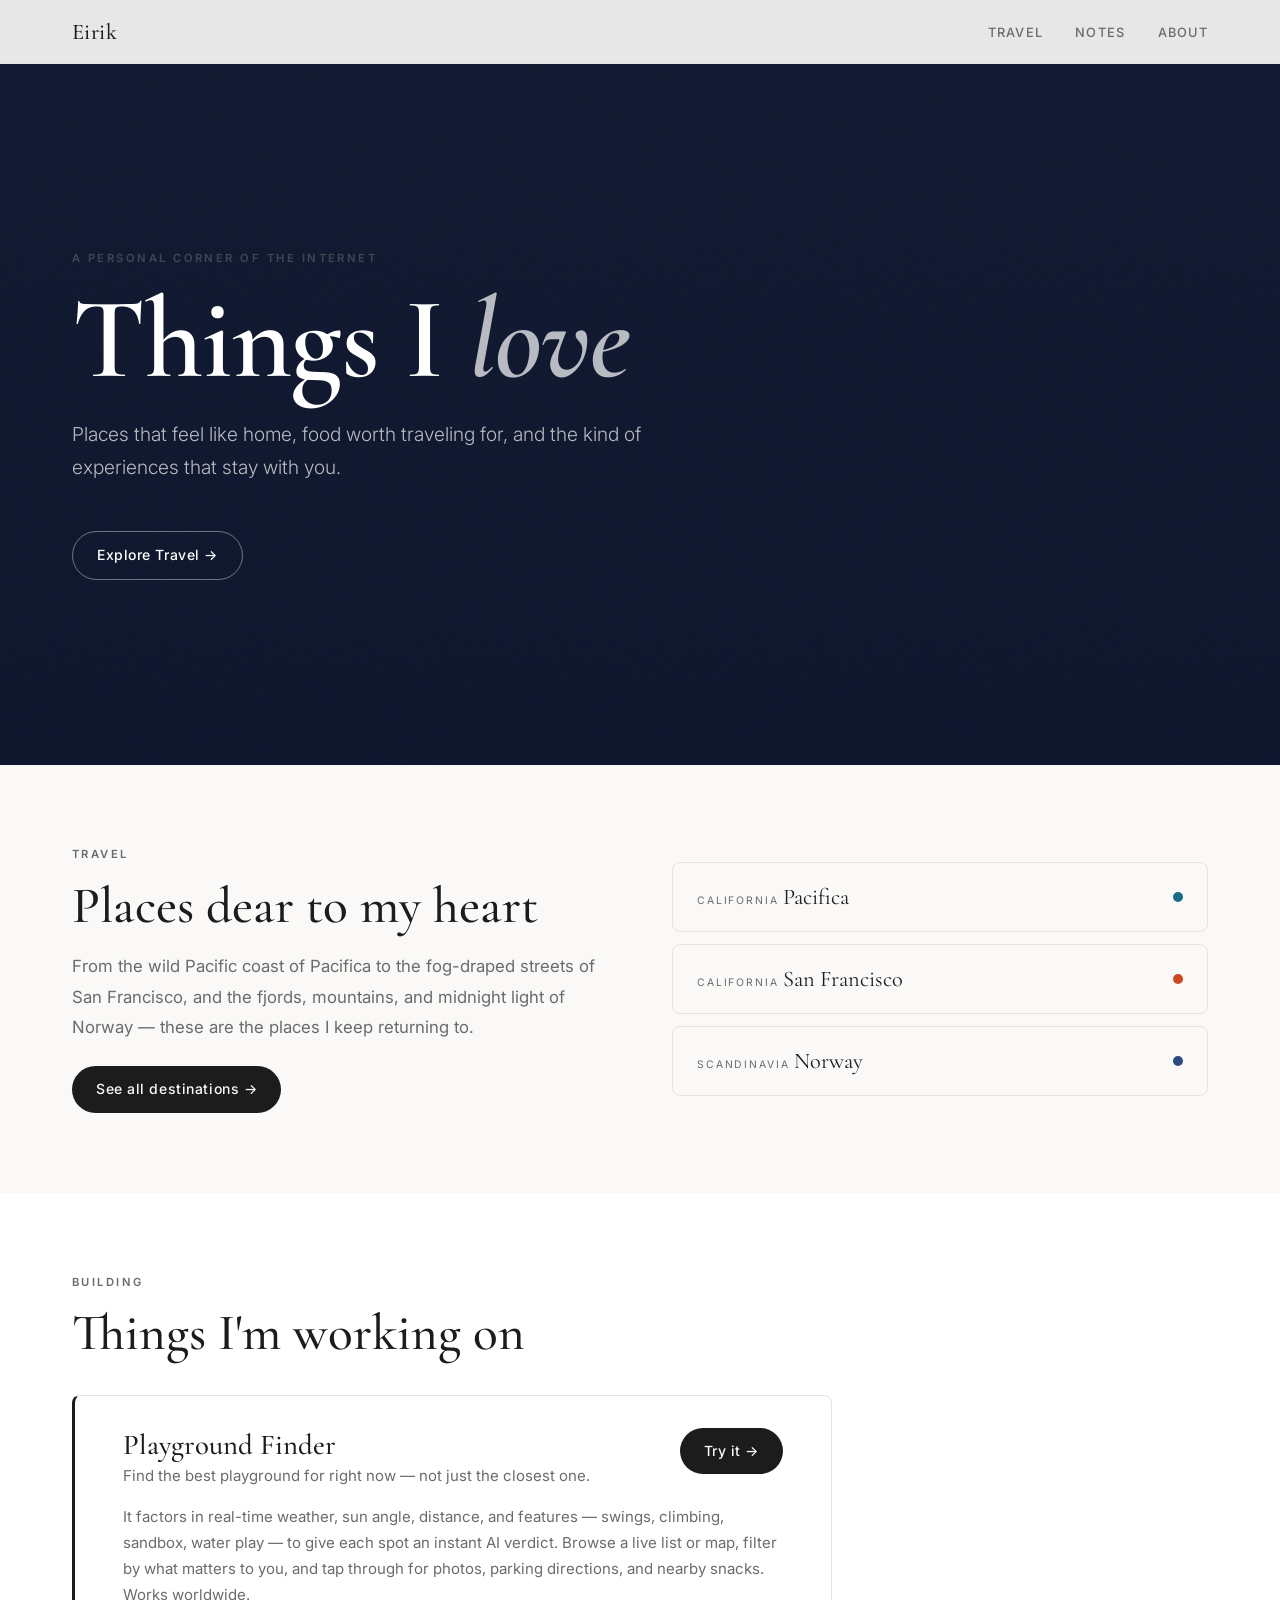
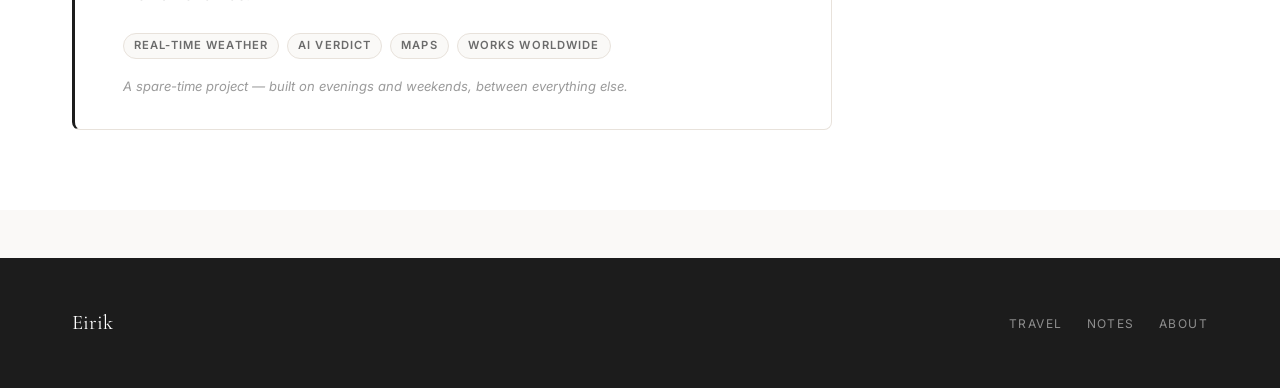
==== index.html @ 5cb318ac "Note that Playground Finder is a spare-time project A small italic line under the project card so it" ====
<!DOCTYPE html>
<html lang="en">
<head>
  <meta charset="UTF-8">
  <meta name="viewport" content="width=device-width, initial-scale=1.0">
  <title>Eirik</title>
  <link rel="preconnect" href="https://fonts.googleapis.com">
  <link rel="preconnect" href="https://fonts.gstatic.com" crossorigin>
  <link href="https://fonts.googleapis.com/css2?family=Cormorant+Garamond:ital,wght@0,400;0,500;0,600;1,400;1,500&family=Inter:wght@300;400;500;600&display=swap" rel="stylesheet">
  <link rel="stylesheet" href="css/style.css">
</head>
<body>

  <nav class="nav">
    <div class="nav__inner">
      <a href="index.html" class="nav__logo">Eirik</a>
      <ul class="nav__links">
        <li><a href="travel/index.html">Travel</a></li>
        <li><a href="notes.html">Notes</a></li>
        <li><a href="about.html">About</a></li>
      </ul>
    </div>
  </nav>

  <main>
    <section class="hero hero--home">
      <div class="hero__content">
        <p class="hero__eyebrow">A personal corner of the internet</p>
        <h1 class="hero__title">Things I <em>love</em></h1>
        <p class="hero__subtitle">
          Places that feel like home, food worth traveling for, and the kind of experiences that stay with you.
        </p>
        <a href="travel/index.html" class="btn btn--outline" style="color:white; border-color: rgba(255,255,255,0.4);">
          Explore Travel &rarr;
        </a>
      </div>
    </section>

    <section class="home-section">
      <div class="container">
        <div class="home-section__grid">
          <div>
            <p class="home-section__label">Travel</p>
            <h2 class="home-section__title">Places dear to my heart</h2>
            <p class="home-section__desc">
              From the wild Pacific coast of Pacifica to the fog-draped streets of San Francisco,
              and the fjords, mountains, and midnight light of Norway &mdash; these are the places I keep returning to.
            </p>
            <a href="travel/index.html" class="btn btn--primary">See all destinations &rarr;</a>
          </div>
          <div class="home-destinations-preview">
            <a href="travel/pacifica.html" class="dest-preview-card">
              <div class="dest-preview-card__info">
                <span class="dest-preview-card__region">California</span>
                <span class="dest-preview-card__name">Pacifica</span>
              </div>
              <span class="dest-preview-card__dot dot--pacifica"></span>
            </a>
            <a href="travel/san-francisco.html" class="dest-preview-card">
              <div class="dest-preview-card__info">
                <span class="dest-preview-card__region">California</span>
                <span class="dest-preview-card__name">San Francisco</span>
              </div>
              <span class="dest-preview-card__dot dot--sf"></span>
            </a>
            <a href="travel/norway.html" class="dest-preview-card">
              <div class="dest-preview-card__info">
                <span class="dest-preview-card__region">Scandinavia</span>
                <span class="dest-preview-card__name">Norway</span>
              </div>
              <span class="dest-preview-card__dot dot--norway"></span>
            </a>
          </div>
        </div>
      </div>
    </section>

    <section class="home-section home-section--alt">
      <div class="container">
        <p class="home-section__label">Building</p>
        <h2 class="home-section__title">Things I'm working on</h2>
        <div class="project-card">
          <div class="project-card__header">
            <div>
              <h3 class="project-card__name">Playground Finder</h3>
              <p class="project-card__tagline">Find the best playground for right now — not just the closest one.</p>
            </div>
            <a href="https://playground-finder.fly.dev/" target="_blank" rel="noopener noreferrer" class="btn btn--primary project-card__cta">Try it &rarr;</a>
          </div>
          <p class="project-card__desc">
            It factors in real-time weather, sun angle, distance, and features &mdash; swings, climbing, sandbox, water play &mdash;
            to give each spot an instant AI verdict. Browse a live list or map, filter by what matters to you, and tap through
            for photos, parking directions, and nearby snacks. Works worldwide.
          </p>
          <div class="project-card__tags">
            <span class="project-tag">Real-time weather</span>
            <span class="project-tag">AI verdict</span>
            <span class="project-tag">Maps</span>
            <span class="project-tag">Works worldwide</span>
          </div>
          <p class="project-card__note">A spare-time project &mdash; built on evenings and weekends, between everything else.</p>
        </div>
      </div>
    </section>
  </main>

  <footer class="footer">
    <div class="footer__inner">
      <span class="footer__logo">Eirik</span>
      <ul class="footer__links">
        <li><a href="travel/index.html">Travel</a></li>
        <li><a href="notes.html">Notes</a></li>
        <li><a href="about.html">About</a></li>
      </ul>
    </div>
  </footer>

</body>
</html>
---- css/style.css ----
@import url('https://fonts.googleapis.com/css2?family=Cormorant+Garamond:ital,wght@0,400;0,500;0,600;1,400;1,500&family=Inter:wght@300;400;500;600&display=swap');

/* ============================================
   CUSTOM PROPERTIES
   ============================================ */
:root {
  --color-bg: #faf9f7;
  --color-surface: #ffffff;
  --color-text: #1c1c1c;
  --color-text-muted: #6b6b6b;
  --color-text-light: #9a9a9a;
  --color-border: #e8e2db;

  --accent-pacifica: #1a6b8a;
  --accent-sf: #c94a1e;
  --accent-norway: #2c4a7c;

  --font-heading: 'Cormorant Garamond', Georgia, serif;
  --font-body: 'Inter', system-ui, sans-serif;

  --space-1: 0.25rem;
  --space-2: 0.5rem;
  --space-3: 0.75rem;
  --space-4: 1rem;
  --space-5: 1.5rem;
  --space-6: 2rem;
  --space-8: 3rem;
  --space-10: 4rem;
  --space-12: 5rem;
  --space-16: 7rem;

  --max-width: 1200px;
  --content-width: 800px;
  --nav-height: 64px;

  --shadow-sm: 0 1px 3px rgba(0,0,0,0.07), 0 1px 2px rgba(0,0,0,0.05);
  --shadow-md: 0 4px 16px rgba(0,0,0,0.08), 0 2px 6px rgba(0,0,0,0.04);

  --radius-sm: 4px;
  --radius-md: 8px;
  --radius-lg: 16px;
  --radius-full: 9999px;

  --transition: 0.2s ease;
}

/* ============================================
   RESET & BASE
   ============================================ */
*, *::before, *::after { box-sizing: border-box; margin: 0; padding: 0; }
html { font-size: 16px; scroll-behavior: smooth; scroll-padding-top: var(--nav-height); -webkit-font-smoothing: antialiased; }
body { font-family: var(--font-body); background-color: var(--color-bg); color: var(--color-text); line-height: 1.6; }
img { max-width: 100%; display: block; }
a { color: inherit; text-decoration: none; }

/* ============================================
   TYPOGRAPHY
   ============================================ */
h1, h2, h3, h4, h5 { font-family: var(--font-heading); line-height: 1.15; font-weight: 500; }
h1 { font-size: clamp(2.5rem, 6vw, 5rem); }
h2 { font-size: clamp(1.8rem, 4vw, 3rem); }
h3 { font-size: clamp(1.3rem, 3vw, 2rem); }
h4 { font-size: 1.25rem; font-weight: 500; }
p { font-size: 1rem; line-height: 1.75; color: var(--color-text-muted); }

/* ============================================
   LAYOUT
   ============================================ */
.container { max-width: var(--max-width); margin: 0 auto; padding: 0 var(--space-6); }
.container--narrow { max-width: var(--content-width); margin: 0 auto; padding: 0 var(--space-6); }

/* ============================================
   NAVIGATION
   ============================================ */
.nav {
  position: fixed;
  top: 0; left: 0; right: 0;
  z-index: 100;
  height: var(--nav-height);
  background: rgba(250, 249, 247, 0.92);
  backdrop-filter: blur(12px);
  -webkit-backdrop-filter: blur(12px);
  border-bottom: 1px solid var(--color-border);
}
.nav__inner {
  max-width: var(--max-width);
  margin: 0 auto;
  padding: 0 var(--space-6);
  height: 100%;
  display: flex;
  align-items: center;
  justify-content: space-between;
}
.nav__logo {
  font-family: var(--font-heading);
  font-size: 1.4rem;
  font-weight: 500;
  letter-spacing: 0.02em;
  transition: opacity var(--transition);
}
.nav__logo:hover { opacity: 0.6; }
.nav__links { display: flex; gap: var(--space-6); list-style: none; }
.nav__links a {
  font-size: 0.8rem;
  font-weight: 500;
  letter-spacing: 0.1em;
  text-transform: uppercase;
  color: var(--color-text-muted);
  transition: color var(--transition);
}
.nav__links a:hover,
.nav__links a.active { color: var(--color-text); }

/* ============================================
   HERO
   ============================================ */
.hero {
  min-height: 85vh;
  display: flex;
  align-items: center;
  position: relative;
  overflow: hidden;
  padding-top: var(--nav-height);
}
.hero::after {
  content: '';
  position: absolute;
  inset: 0;
  background-image: url("data:image/svg+xml,%3Csvg viewBox='0 0 256 256' xmlns='http://www.w3.org/2000/svg'%3E%3Cfilter id='noise'%3E%3CfeTurbulence type='fractalNoise' baseFrequency='0.9' numOctaves='4' stitchTiles='stitch'/%3E%3C/filter%3E%3Crect width='100%25' height='100%25' filter='url(%23noise)' opacity='0.035'/%3E%3C/svg%3E");
  opacity: 0.4;
  pointer-events: none;
  z-index: 1;
}
.hero__content { position: relative; z-index: 2; }

/* Hero photo backgrounds.
   Drop a JPG into /images with the matching name to replace the Unsplash placeholder.
   The local URL is listed first; if the file doesn't exist, the Unsplash fallback shows. */
.hero--home {
  background-color: #16213e;
  background-image:
    linear-gradient(to bottom, rgba(15,20,40,0.55) 0%, rgba(10,18,38,0.72) 100%),
    url('../images/home.jpg'),
    url('https://images.unsplash.com/photo-1476514525535-07fb3b4ae5f1?w=1600&q=80&fit=crop');
  background-size: cover;
  background-position: center 40%;
  color: white;
}
.hero--travel {
  background-color: #1a1a2e;
  background-image:
    linear-gradient(to bottom, rgba(20,20,46,0.6) 0%, rgba(15,15,36,0.75) 100%),
    url('../images/travel.jpg'),
    url('https://images.unsplash.com/photo-1488085061387-422e29b40080?w=1600&q=80&fit=crop');
  background-size: cover;
  background-position: center;
  color: white;
  min-height: 50vh;
}
.hero--pacifica {
  background-color: #0d3b52;
  background-image:
    linear-gradient(to bottom, rgba(8,40,60,0.45) 0%, rgba(13,59,82,0.6) 100%),
    url('../images/pacifica.jpg'),
    url('https://images.unsplash.com/photo-1507525428034-b723cf961d3e?w=1600&q=80&fit=crop');
  background-size: cover;
  background-position: center 60%;
  color: white;
}
.hero--sf {
  background-color: #3d1a0a;
  background-image:
    linear-gradient(to bottom, rgba(40,15,5,0.45) 0%, rgba(100,35,10,0.55) 100%),
    url('../images/san-francisco.jpg'),
    url('https://images.unsplash.com/photo-1449034446853-66c86144b0ad?w=1600&q=80&fit=crop');
  background-size: cover;
  background-position: center;
  color: white;
}
.hero--norway {
  background-color: #0a1628;
  background-image:
    linear-gradient(to bottom, rgba(8,18,38,0.4) 0%, rgba(20,40,80,0.55) 100%),
    url('../images/norway.jpg'),
    url('https://images.unsplash.com/photo-1506905925346-21bda4d32df4?w=1600&q=80&fit=crop');
  background-size: cover;
  background-position: center;
  color: white;
}
.hero--about {
  background-color: #0f1f36;
  background-image:
    linear-gradient(to bottom, rgba(10,18,34,0.5) 0%, rgba(15,30,54,0.65) 100%),
    url('../images/about.jpg'),
    url('https://images.unsplash.com/photo-1531366936337-7c912a4589a7?w=1600&q=80&fit=crop');
  background-size: cover;
  background-position: center 30%;
  color: white;
}
.hero--notes {
  background-color: #1a1d24;
  background-image:
    linear-gradient(to bottom, rgba(20,22,30,0.55) 0%, rgba(28,28,40,0.7) 100%),
    url('../images/notes.jpg'),
    linear-gradient(135deg, #1a1d24 0%, #2c3344 55%, #3a2c44 100%);
  background-size: cover;
  background-position: center;
  color: white;
  min-height: 50vh;
}

.hero__content {
  max-width: var(--max-width);
  margin: 0 auto;
  padding: var(--space-12) var(--space-6);
  width: 100%;
}
.hero__eyebrow {
  font-size: 0.7rem;
  font-weight: 600;
  letter-spacing: 0.22em;
  text-transform: uppercase;
  opacity: 0.55;
  margin-bottom: var(--space-4);
}
.hero__title {
  font-family: var(--font-heading);
  font-size: clamp(3.5rem, 9vw, 8rem);
  font-weight: 600;
  line-height: 0.95;
  margin-bottom: var(--space-5);
  max-width: 14ch;
  letter-spacing: -0.01em;
}
.hero__title em { font-style: italic; opacity: 0.7; }
.hero__subtitle {
  font-size: clamp(1rem, 2vw, 1.2rem);
  line-height: 1.7;
  opacity: 0.7;
  max-width: 48ch;
  font-weight: 300;
  color: white;
  margin-bottom: var(--space-8);
}
.hero__breadcrumb {
  font-size: 0.75rem;
  letter-spacing: 0.12em;
  text-transform: uppercase;
  opacity: 0.45;
  margin-bottom: var(--space-3);
}
.hero__breadcrumb a { opacity: 0.8; transition: opacity var(--transition); }
.hero__breadcrumb a:hover { opacity: 1; }
.hero__breadcrumb span { margin: 0 var(--space-2); }

/* ============================================
   DESTINATION CARDS (Travel Hub)
   ============================================ */
.destinations { padding: var(--space-12) 0; }
.destinations__grid {
  display: grid;
  grid-template-columns: repeat(3, 1fr);
  gap: var(--space-5);
}
.dest-card {
  border-radius: var(--radius-lg);
  overflow: hidden;
  aspect-ratio: 2/3;
  position: relative;
  cursor: pointer;
  display: block;
  transition: transform var(--transition), box-shadow var(--transition);
}
.dest-card:hover {
  transform: translateY(-4px);
  box-shadow: 0 20px 60px rgba(0,0,0,0.2);
}
.dest-card--pacifica { background: linear-gradient(160deg, #0d3b52, #2d8fa8); }
.dest-card--sf       { background: linear-gradient(160deg, #3d1a0a, #c94a1e); }
.dest-card--norway   { background: linear-gradient(160deg, #0a1628, #2c4a7c); }

.dest-card__overlay {
  position: absolute; inset: 0;
  background: rgba(0,0,0,0.25);
  transition: opacity var(--transition);
  opacity: 0.4;
}
.dest-card:hover .dest-card__overlay { opacity: 0.7; }
.dest-card:hover .dest-card__arrow { transform: translateX(5px); }

.dest-card__content {
  position: absolute; inset: 0;
  padding: var(--space-6);
  display: flex;
  flex-direction: column;
  justify-content: flex-end;
  color: white;
}
.dest-card__region {
  font-size: 0.65rem;
  font-weight: 600;
  letter-spacing: 0.22em;
  text-transform: uppercase;
  opacity: 0.6;
  margin-bottom: var(--space-2);
}
.dest-card__name {
  font-family: var(--font-heading);
  font-size: clamp(2rem, 3vw, 2.75rem);
  font-weight: 500;
  line-height: 1.1;
  margin-bottom: var(--space-3);
}
.dest-card__desc {
  font-size: 0.875rem;
  line-height: 1.55;
  opacity: 0.7;
  color: white;
  margin-bottom: var(--space-4);
}
.dest-card__arrow { font-size: 1.4rem; transition: transform var(--transition); }

/* ============================================
   CONTENT SECTIONS
   ============================================ */
.content-section { padding: var(--space-12) 0; }
.content-section + .content-section { border-top: 1px solid var(--color-border); }

.section-header {
  display: flex;
  align-items: baseline;
  gap: var(--space-5);
  margin-bottom: var(--space-8);
}
.section-header__number {
  font-family: var(--font-heading);
  font-size: 5rem;
  font-weight: 400;
  color: transparent;
  -webkit-text-stroke: 1px var(--color-border);
  line-height: 1;
  flex-shrink: 0;
  letter-spacing: -0.02em;
}
.section-header__text h2 { margin-bottom: var(--space-2); }
.section-header__text p { font-size: 0.95rem; }

.permalink {
  display: inline-block;
  margin-left: 0.4em;
  font-family: var(--font-body);
  font-size: 0.6em;
  font-weight: 400;
  color: var(--color-text-light);
  border-bottom: none;
  vertical-align: middle;
  opacity: 0;
  transition: opacity var(--transition), color var(--transition);
  position: relative;
}
.permalink:hover { color: var(--color-text-muted); }
h2:hover .permalink,
.permalink:focus-visible { opacity: 1; }
.permalink:focus-visible { outline: none; color: var(--color-text); }
.permalink--copied { opacity: 1; color: var(--color-text); }
.permalink--copied::after {
  content: "Link copied";
  position: absolute;
  left: 50%;
  top: -1.6em;
  transform: translateX(-50%);
  background: var(--color-text);
  color: var(--color-bg);
  font-size: 0.75rem;
  padding: 2px 8px;
  border-radius: var(--radius-sm);
  white-space: nowrap;
  pointer-events: none;
}
@media (hover: none) {
  .permalink { opacity: 0.5; }
}

/* ============================================
   PLACE CARDS
   ============================================ */
.places-grid {
  display: grid;
  grid-template-columns: repeat(auto-fill, minmax(280px, 1fr));
  gap: var(--space-4);
}
.place-card {
  background: var(--color-surface);
  border-radius: var(--radius-md);
  padding: var(--space-5);
  border: 1px solid var(--color-border);
  transition: box-shadow var(--transition), transform var(--transition);
}
.place-card:hover { box-shadow: var(--shadow-md); transform: translateY(-2px); }

.place-card { border-left: 3px solid transparent; }
.place-card:has(.tag--food)     { border-left-color: #b5591a; }
.place-card:has(.tag--coffee)   { border-left-color: #8b6039; }
.place-card:has(.tag--hike)     { border-left-color: #2e7d52; }
.place-card:has(.tag--activity) { border-left-color: #2a56c6; }
.place-card:has(.tag--bar)      { border-left-color: #7b2fa0; }
.place-card:has(.tag--museum)   { border-left-color: #c42929; }
.place-card:has(.tag--nature)   { border-left-color: #2e7d52; }
.place-card:has(.tag--fjord)    { border-left-color: #1a4a7c; }
.place-card:has(.tag--ski)      { border-left-color: #2953c4; }
.place-card:has(.tag--seafood)  { border-left-color: #1a6b78; }
.place-card:has(.tag--sight)    { border-left-color: #a0246b; }
.place-card:has(.tag--region)   { border-left-color: #4a7c1a; }

.place-card__tag {
  display: inline-block;
  font-size: 0.65rem;
  font-weight: 600;
  letter-spacing: 0.14em;
  text-transform: uppercase;
  padding: 3px 10px;
  border-radius: var(--radius-full);
  margin-bottom: var(--space-3);
  background: var(--tag-bg, #f0ece7);
  color: var(--tag-color, #6b6b6b);
}
.place-card__name {
  font-family: var(--font-heading);
  font-size: 1.4rem;
  font-weight: 500;
  margin-bottom: var(--space-2);
  color: var(--color-text);
}
.place-card__name a {
  color: inherit;
  text-decoration: none;
  border-bottom: 1px solid transparent;
  transition: border-color var(--transition);
}
.place-card__name a:hover {
  border-bottom-color: var(--color-text-muted);
}
.place-card__desc {
  font-size: 0.875rem;
  line-height: 1.7;
  color: var(--color-text-muted);
}

/* Tag color variants */
.tag--food     { --tag-bg: #fef3e8; --tag-color: #b5591a; }
.tag--coffee   { --tag-bg: #f5efe8; --tag-color: #8b6039; }
.tag--hike     { --tag-bg: #e8f4ee; --tag-color: #2e7d52; }
.tag--activity { --tag-bg: #e8f0fe; --tag-color: #2a56c6; }
.tag--bar      { --tag-bg: #f3e8fd; --tag-color: #7b2fa0; }
.tag--museum   { --tag-bg: #fde8e8; --tag-color: #c42929; }
.tag--nature   { --tag-bg: #e8f4ee; --tag-color: #2e7d52; }
.tag--tip      { --tag-bg: #fffbe8; --tag-color: #9b7d1a; }
.tag--fjord    { --tag-bg: #e8f0f8; --tag-color: #1a4a7c; }
.tag--ski      { --tag-bg: #eef4ff; --tag-color: #2953c4; }
.tag--seafood  { --tag-bg: #e8f6f8; --tag-color: #1a6b78; }
.tag--sight    { --tag-bg: #fde8f5; --tag-color: #a0246b; }
.tag--region   { --tag-bg: #f0f8e8; --tag-color: #4a7c1a; }

/* ============================================
   INTRO SECTION
   ============================================ */
.intro-section {
  padding: var(--space-12) 0;
  max-width: var(--content-width);
  margin: 0 auto;
}
.intro-section p { font-size: 1.15rem; line-height: 1.95; color: var(--color-text-muted); }
.intro-section p strong { color: var(--color-text); }
.intro-section p + p { margin-top: var(--space-4); }

/* ============================================
   PULL QUOTE
   ============================================ */
.pull-quote {
  margin: var(--space-10) 0;
  padding: var(--space-8) var(--space-10);
  position: relative;
}
.pull-quote::before {
  content: '\201C';
  font-family: var(--font-heading);
  font-size: 8rem;
  line-height: 0.7;
  color: var(--color-border);
  position: absolute;
  top: var(--space-5);
  left: var(--space-5);
}
.pull-quote p {
  font-family: var(--font-heading);
  font-size: clamp(1.5rem, 3vw, 2.2rem);
  font-style: italic;
  color: var(--color-text);
  line-height: 1.45;
  padding-left: var(--space-8);
}

/* ============================================
   TIPS LIST
   ============================================ */
.tips-list { list-style: none; display: flex; flex-direction: column; gap: var(--space-4); }
.tips-list li { display: flex; gap: var(--space-4); align-items: flex-start; }
.tips-list__icon { font-size: 1rem; flex-shrink: 0; margin-top: 3px; color: var(--color-text-muted); min-width: 1.25rem; }
.tips-list__text { font-size: 0.9375rem; line-height: 1.7; color: var(--color-text-muted); }
.tips-list__text strong { color: var(--color-text); font-weight: 600; }
.tips-list__text a { color: var(--color-text); border-bottom: 1px solid var(--color-border); transition: border-color var(--transition); }
.tips-list__text a:hover { border-bottom-color: var(--color-text); }
.tips-list__text code { font-family: ui-monospace, SFMono-Regular, Menlo, monospace; font-size: 0.85em; background: var(--color-surface); border: 1px solid var(--color-border); padding: 1px 6px; border-radius: var(--radius-sm); color: var(--color-text); }

/* ============================================
   NOTES
   ============================================ */
.note-tag {
  display: inline-block;
  font-size: 0.65rem;
  font-weight: 600;
  letter-spacing: 0.18em;
  text-transform: uppercase;
  padding: 4px 10px;
  border-radius: var(--radius-full);
  margin-bottom: var(--space-3);
  background: #f0ece7;
  color: #6b6b6b;
}
.note-tag--audio { background: #e8f0fe; color: #2a56c6; }
.note-tag--bike  { background: #e8f4ee; color: #2e7d52; }
.note-tag--ai    { background: #f3e8fd; color: #7b2fa0; }

.note-entry p { font-size: 1.05rem; line-height: 1.85; color: var(--color-text-muted); }
.note-entry p strong { color: var(--color-text); }
.note-entry p + p { margin-top: var(--space-4); }
.note-entry p a { color: var(--color-text); border-bottom: 1px solid var(--color-border); transition: border-color var(--transition); }
.note-entry p a:hover { border-bottom-color: var(--color-text); }
.note-entry h3 { font-size: 1.5rem; margin: var(--space-8) 0 var(--space-4); color: var(--color-text); }
.note-entry code { font-family: ui-monospace, SFMono-Regular, Menlo, monospace; font-size: 0.9em; background: var(--color-surface); border: 1px solid var(--color-border); padding: 1px 6px; border-radius: var(--radius-sm); color: var(--color-text); }

.note-figure { margin: 0 0 var(--space-8); }
.note-figure img {
  width: 100%;
  height: auto;
  aspect-ratio: 3 / 2;
  object-fit: cover;
  border-radius: var(--radius-md);
  box-shadow: var(--shadow-sm);
  background: var(--color-surface);
}
.note-figure figcaption {
  margin-top: var(--space-3);
  font-size: 0.85rem;
  color: var(--color-text-light);
  font-style: italic;
  text-align: center;
}
.note-figure figcaption a { color: var(--color-text-muted); border-bottom: 1px solid var(--color-border); transition: border-color var(--transition); }
.note-figure figcaption a:hover { border-bottom-color: var(--color-text-muted); }

/* ============================================
   HOMEPAGE
   ============================================ */
.home-section { padding: var(--space-12) 0; }
.home-section--alt { background: var(--color-surface); }
.home-section__grid { display: grid; grid-template-columns: 1fr 1fr; gap: var(--space-10); align-items: center; }
.home-section__label {
  font-size: 0.7rem;
  font-weight: 600;
  letter-spacing: 0.22em;
  text-transform: uppercase;
  color: var(--color-text-muted);
  margin-bottom: var(--space-3);
}
.home-section__title { font-family: var(--font-heading); font-size: clamp(2rem, 4vw, 3.5rem); margin-bottom: var(--space-4); }
.home-section__desc { font-size: 1.05rem; line-height: 1.8; margin-bottom: var(--space-5); }

.btn {
  display: inline-flex;
  align-items: center;
  gap: var(--space-2);
  padding: var(--space-3) var(--space-5);
  border-radius: var(--radius-full);
  font-size: 0.875rem;
  font-weight: 500;
  letter-spacing: 0.04em;
  transition: all var(--transition);
  cursor: pointer;
}
.btn--primary { background: var(--color-text); color: var(--color-bg); }
.btn--primary:hover { background: #333; transform: translateY(-1px); }
.btn--outline { border: 1px solid var(--color-border); color: var(--color-text); }
.btn--outline:hover { border-color: var(--color-text); background: var(--color-text); color: var(--color-bg); }

.home-destinations-preview { display: grid; grid-template-columns: 1fr; gap: var(--space-3); }
.dest-preview-card {
  background: var(--color-bg);
  border-radius: var(--radius-md);
  padding: var(--space-4) var(--space-5);
  display: flex;
  align-items: center;
  justify-content: space-between;
  border: 1px solid var(--color-border);
  transition: all var(--transition);
}
.dest-preview-card:hover { border-color: var(--color-text); box-shadow: var(--shadow-sm); }
.dest-preview-card__region { font-size: 0.65rem; letter-spacing: 0.18em; text-transform: uppercase; color: var(--color-text-muted); }
.dest-preview-card__name { font-family: var(--font-heading); font-size: 1.4rem; }
.dest-preview-card__dot { width: 10px; height: 10px; border-radius: 50%; }
.dot--pacifica { background: var(--accent-pacifica); }
.dot--sf       { background: var(--accent-sf); }
.dot--norway   { background: var(--accent-norway); }

/* ============================================
   FOOTER
   ============================================ */
.footer {
  background: var(--color-text);
  color: rgba(255,255,255,0.5);
  padding: var(--space-8) 0;
  margin-top: var(--space-8);
}
.footer__inner {
  max-width: var(--max-width);
  margin: 0 auto;
  padding: 0 var(--space-6);
  display: flex;
  align-items: center;
  justify-content: space-between;
}
.footer__logo { font-family: var(--font-heading); font-size: 1.3rem; color: white; }
.footer__links { display: flex; gap: var(--space-5); list-style: none; }
.footer__links a { font-size: 0.75rem; letter-spacing: 0.12em; text-transform: uppercase; transition: color var(--transition); }
.footer__links a:hover { color: white; }

/* ============================================
   PROJECT CARD
   ============================================ */
.project-card {
  background: var(--color-surface);
  border: 1px solid var(--color-border);
  border-left: 3px solid var(--color-text);
  border-radius: var(--radius-md);
  padding: var(--space-6) var(--space-8);
  margin-top: var(--space-6);
  max-width: 760px;
}
.project-card__header {
  display: flex;
  align-items: flex-start;
  justify-content: space-between;
  gap: var(--space-5);
  margin-bottom: var(--space-4);
}
.project-card__name {
  font-family: var(--font-heading);
  font-size: 1.8rem;
  font-weight: 500;
  color: var(--color-text);
  margin-bottom: var(--space-1);
}
.project-card__tagline {
  font-size: 0.9375rem;
  color: var(--color-text-muted);
  line-height: 1.5;
}
.project-card__desc {
  font-size: 0.9375rem;
  line-height: 1.75;
  color: var(--color-text-muted);
  margin-bottom: var(--space-5);
}
.project-card__cta { flex-shrink: 0; }
.project-card__tags {
  display: flex;
  flex-wrap: wrap;
  gap: var(--space-2);
}
.project-tag {
  font-size: 0.7rem;
  font-weight: 600;
  letter-spacing: 0.1em;
  text-transform: uppercase;
  padding: 3px 10px;
  border-radius: var(--radius-full);
  background: var(--color-bg);
  border: 1px solid var(--color-border);
  color: var(--color-text-muted);
}
.project-card__note {
  font-size: 0.8125rem;
  font-style: italic;
  color: var(--color-text-light);
  margin-top: var(--space-4);
}
@media (max-width: 640px) {
  .project-card__header { flex-direction: column; }
  .project-card { padding: var(--space-5); }
}

/* ============================================
   STAT GRID (for about page facts)
   ============================================ */
.stat-grid {
  display: grid;
  grid-template-columns: repeat(3, 1fr);
  gap: var(--space-5);
  margin: var(--space-10) 0;
}
.stat-card {
  background: var(--color-surface);
  border: 1px solid var(--color-border);
  border-radius: var(--radius-md);
  padding: var(--space-5) var(--space-6);
  text-align: center;
}
.stat-card__value {
  font-family: var(--font-heading);
  font-size: clamp(2rem, 4vw, 3rem);
  font-weight: 500;
  color: var(--color-text);
  display: block;
  line-height: 1;
  margin-bottom: var(--space-2);
}
.stat-card__label {
  font-size: 0.75rem;
  font-weight: 500;
  letter-spacing: 0.12em;
  text-transform: uppercase;
  color: var(--color-text-muted);
}
@media (max-width: 640px) {
  .stat-grid { grid-template-columns: 1fr; }
}

/* ============================================
   RESPONSIVE
   ============================================ */
@media (max-width: 900px) {
  .destinations__grid { grid-template-columns: 1fr; }
  .dest-card { aspect-ratio: 16/9; }
  .home-section__grid { grid-template-columns: 1fr; gap: var(--space-6); }
}
@media (max-width: 640px) {
  .pull-quote { padding: var(--space-6) var(--space-5); }
  .pull-quote::before { font-size: 5rem; }
  .pull-quote p { padding-left: var(--space-5); }
  .footer__inner { flex-direction: column; gap: var(--space-4); text-align: center; }
  .section-header { flex-direction: column; gap: var(--space-2); }
  .section-header__number { font-size: 2.5rem; }
  .places-grid { grid-template-columns: 1fr; }
}
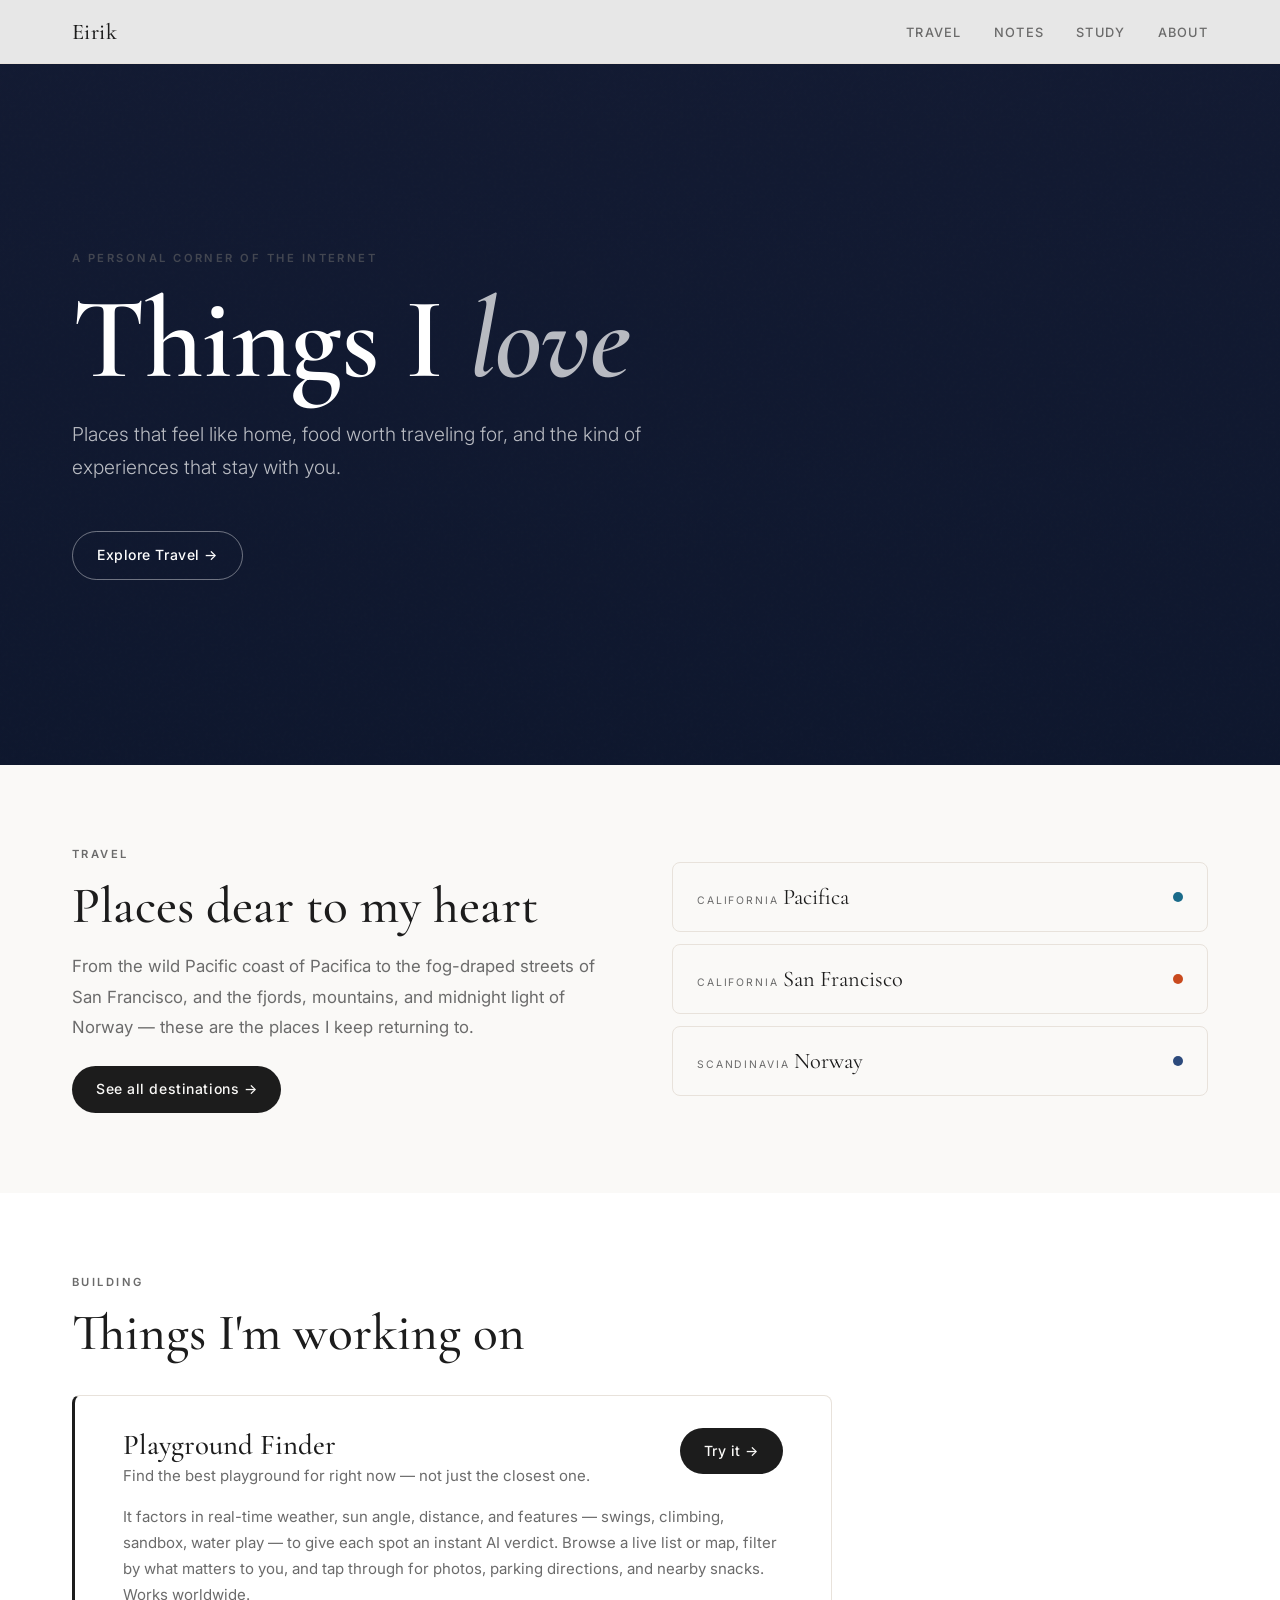
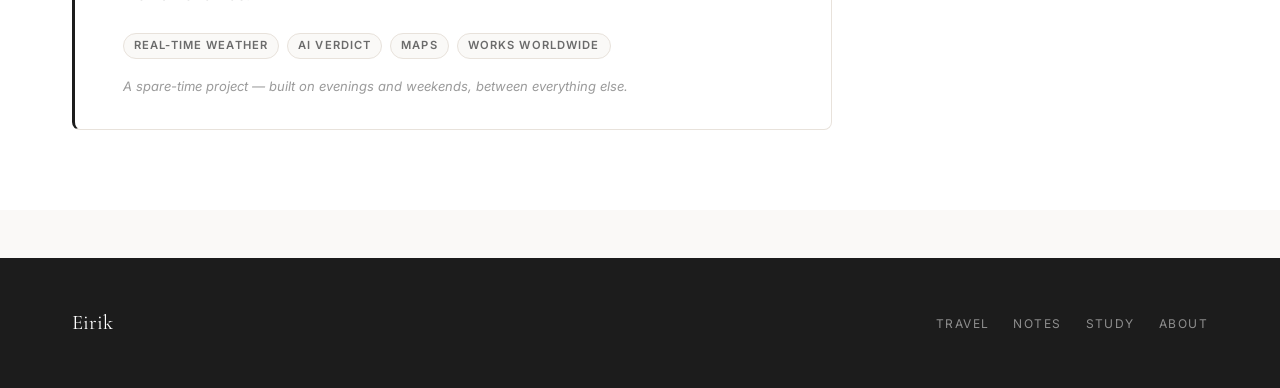
==== commit bae53e81: "Add SRE & PE study guide page New /study.html with six sections (Foundations, Production Systems, Ob" ====
--- a/index.html
+++ b/index.html
@@ -17,6 +17,7 @@
       <ul class="nav__links">
         <li><a href="travel/index.html">Travel</a></li>
         <li><a href="notes.html">Notes</a></li>
+        <li><a href="study.html">Study</a></li>
         <li><a href="about.html">About</a></li>
       </ul>
     </div>
@@ -110,6 +111,7 @@
       <ul class="footer__links">
         <li><a href="travel/index.html">Travel</a></li>
         <li><a href="notes.html">Notes</a></li>
+        <li><a href="study.html">Study</a></li>
         <li><a href="about.html">About</a></li>
       </ul>
     </div>
--- a/css/style.css
+++ b/css/style.css
@@ -203,6 +203,17 @@
     linear-gradient(to bottom, rgba(20,22,30,0.55) 0%, rgba(28,28,40,0.7) 100%),
     url('../images/notes.jpg'),
     linear-gradient(135deg, #1a1d24 0%, #2c3344 55%, #3a2c44 100%);
+  background-size: cover;
+  background-position: center;
+  color: white;
+  min-height: 50vh;
+}
+.hero--study {
+  background-color: #0e1320;
+  background-image:
+    linear-gradient(to bottom, rgba(14,19,32,0.55) 0%, rgba(20,28,46,0.72) 100%),
+    url('../images/study.jpg'),
+    linear-gradient(135deg, #0e1320 0%, #1c2640 55%, #243056 100%);
   background-size: cover;
   background-position: center;
   color: white;
@@ -527,9 +538,14 @@
   background: #f0ece7;
   color: #6b6b6b;
 }
-.note-tag--audio { background: #e8f0fe; color: #2a56c6; }
-.note-tag--bike  { background: #e8f4ee; color: #2e7d52; }
-.note-tag--ai    { background: #f3e8fd; color: #7b2fa0; }
+.note-tag--audio        { background: #e8f0fe; color: #2a56c6; }
+.note-tag--bike         { background: #e8f4ee; color: #2e7d52; }
+.note-tag--ai           { background: #f3e8fd; color: #7b2fa0; }
+.note-tag--foundations  { background: #eef0f3; color: #3a4150; }
+.note-tag--systems      { background: #fdf0e2; color: #a85a1c; }
+.note-tag--observability{ background: #e3f3f0; color: #1d6b66; }
+.note-tag--platform     { background: #e7ecfb; color: #2e3f8a; }
+.note-tag--career       { background: #fce8ec; color: #a02050; }
 
 .note-entry p { font-size: 1.05rem; line-height: 1.85; color: var(--color-text-muted); }
 .note-entry p strong { color: var(--color-text); }
@@ -558,6 +574,44 @@
 }
 .note-figure figcaption a { color: var(--color-text-muted); border-bottom: 1px solid var(--color-border); transition: border-color var(--transition); }
 .note-figure figcaption a:hover { border-bottom-color: var(--color-text-muted); }
+
+/* ============================================
+   STUDY TOC
+   ============================================ */
+.study-toc {
+  margin: var(--space-8) 0 var(--space-4);
+  padding: var(--space-6);
+  border: 1px solid var(--color-border);
+  border-radius: var(--radius-md);
+  background: var(--color-surface);
+}
+.study-toc ol {
+  list-style: none;
+  display: grid;
+  grid-template-columns: 1fr 1fr;
+  gap: var(--space-3) var(--space-6);
+}
+.study-toc a {
+  display: flex;
+  align-items: baseline;
+  gap: var(--space-3);
+  font-size: 0.95rem;
+  color: var(--color-text-muted);
+  padding: var(--space-2) 0;
+  border-bottom: 1px solid transparent;
+  transition: color var(--transition), border-color var(--transition);
+}
+.study-toc a:hover { color: var(--color-text); border-bottom-color: var(--color-border); }
+.study-toc a span {
+  font-family: var(--font-heading);
+  font-size: 0.9rem;
+  font-weight: 500;
+  color: var(--color-text-light);
+  min-width: 1.6em;
+}
+@media (max-width: 640px) {
+  .study-toc ol { grid-template-columns: 1fr; gap: var(--space-2); }
+}
 
 /* ============================================
    HOMEPAGE
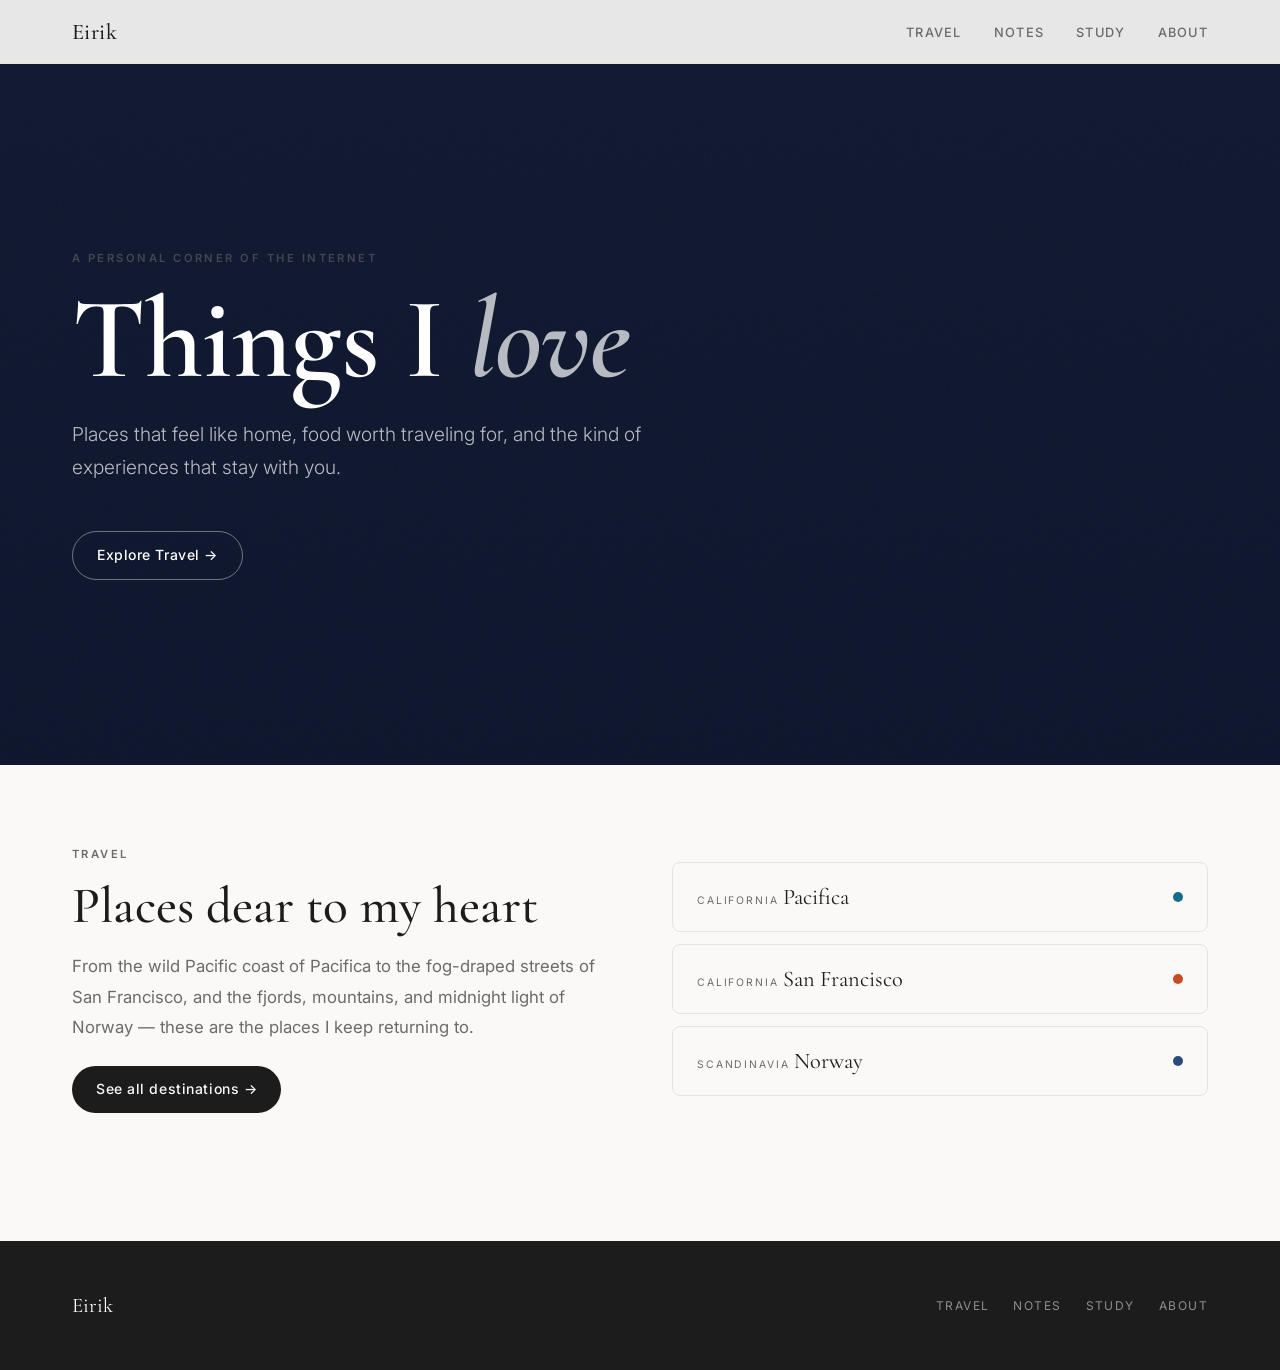
==== commit a4ae0388: "Move "what I'm working on" to about; reframe Pacifica as home Two changes to about.html and one supp" ====
--- a/index.html
+++ b/index.html
@@ -8,6 +8,13 @@
   <link rel="preconnect" href="https://fonts.gstatic.com" crossorigin>
   <link href="https://fonts.googleapis.com/css2?family=Cormorant+Garamond:ital,wght@0,400;0,500;0,600;1,400;1,500&family=Inter:wght@300;400;500;600&display=swap" rel="stylesheet">
   <link rel="stylesheet" href="css/style.css">
+  <link rel="icon" href="/favicon.ico" sizes="any">
+  <link rel="icon" type="image/svg+xml" href="/favicon.svg">
+  <link rel="icon" type="image/png" sizes="32x32" href="/favicon-32x32.png">
+  <link rel="icon" type="image/png" sizes="16x16" href="/favicon-16x16.png">
+  <link rel="apple-touch-icon" href="/apple-touch-icon.png">
+  <link rel="manifest" href="/site.webmanifest">
+  <meta name="theme-color" content="#1c1c1c">
 </head>
 <body>
 
@@ -76,33 +83,6 @@
       </div>
     </section>
 
-    <section class="home-section home-section--alt">
-      <div class="container">
-        <p class="home-section__label">Building</p>
-        <h2 class="home-section__title">Things I'm working on</h2>
-        <div class="project-card">
-          <div class="project-card__header">
-            <div>
-              <h3 class="project-card__name">Playground Finder</h3>
-              <p class="project-card__tagline">Find the best playground for right now — not just the closest one.</p>
-            </div>
-            <a href="https://playground-finder.fly.dev/" target="_blank" rel="noopener noreferrer" class="btn btn--primary project-card__cta">Try it &rarr;</a>
-          </div>
-          <p class="project-card__desc">
-            It factors in real-time weather, sun angle, distance, and features &mdash; swings, climbing, sandbox, water play &mdash;
-            to give each spot an instant AI verdict. Browse a live list or map, filter by what matters to you, and tap through
-            for photos, parking directions, and nearby snacks. Works worldwide.
-          </p>
-          <div class="project-card__tags">
-            <span class="project-tag">Real-time weather</span>
-            <span class="project-tag">AI verdict</span>
-            <span class="project-tag">Maps</span>
-            <span class="project-tag">Works worldwide</span>
-          </div>
-          <p class="project-card__note">A spare-time project &mdash; built on evenings and weekends, between everything else.</p>
-        </div>
-      </div>
-    </section>
   </main>
 
   <footer class="footer">
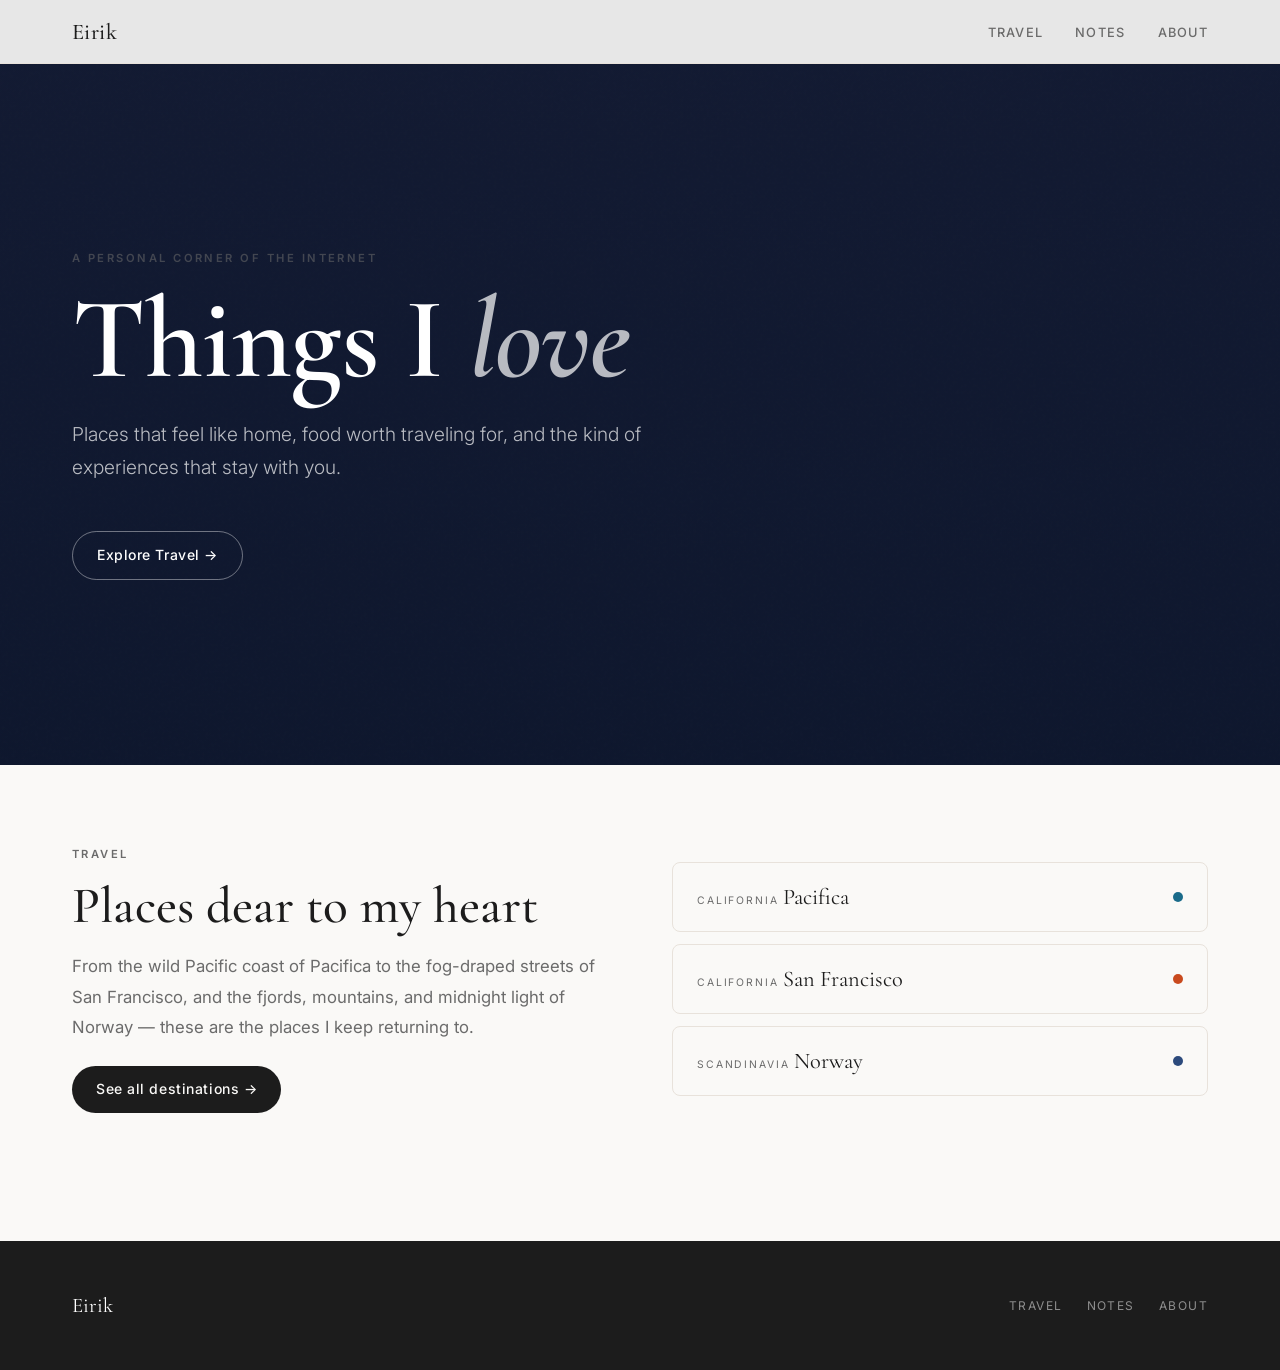
==== commit a77e8e65: "Hide Study page from nav until entries are vetted Removes the Study links from nav and footer across" ====
--- a/index.html
+++ b/index.html
@@ -24,7 +24,6 @@
       <ul class="nav__links">
         <li><a href="travel/index.html">Travel</a></li>
         <li><a href="notes.html">Notes</a></li>
-        <li><a href="study.html">Study</a></li>
         <li><a href="about.html">About</a></li>
       </ul>
     </div>
@@ -91,7 +90,6 @@
       <ul class="footer__links">
         <li><a href="travel/index.html">Travel</a></li>
         <li><a href="notes.html">Notes</a></li>
-        <li><a href="study.html">Study</a></li>
         <li><a href="about.html">About</a></li>
       </ul>
     </div>
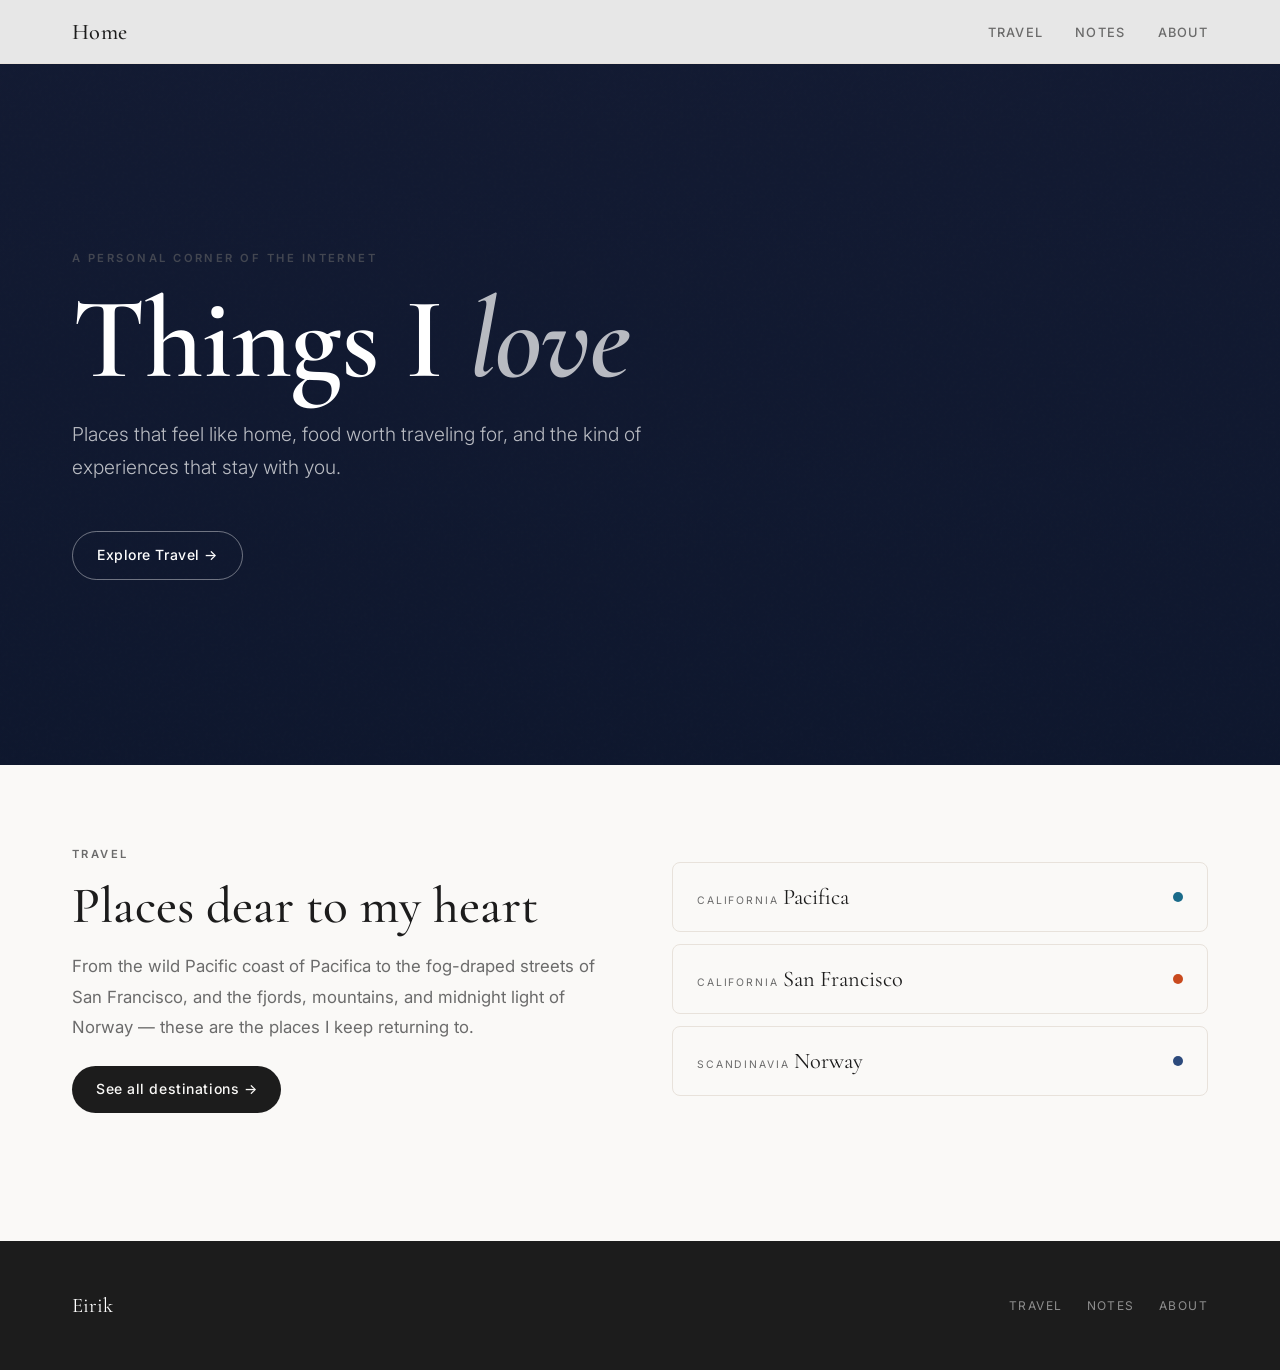
==== commit 202fe400: "Rename nav logo from "Eirik" to "Home" Applied to the 5 pages I can touch without racing the backgro" ====
--- a/index.html
+++ b/index.html
@@ -15,12 +15,14 @@
   <link rel="apple-touch-icon" href="/apple-touch-icon.png">
   <link rel="manifest" href="/site.webmanifest">
   <meta name="theme-color" content="#1c1c1c">
+  <script data-goatcounter="https://sfviking.goatcounter.com/count"
+          async src="//gc.zgo.at/count.js"></script>
 </head>
 <body>
 
   <nav class="nav">
     <div class="nav__inner">
-      <a href="index.html" class="nav__logo">Eirik</a>
+      <a href="index.html" class="nav__logo">Home</a>
       <ul class="nav__links">
         <li><a href="travel/index.html">Travel</a></li>
         <li><a href="notes.html">Notes</a></li>
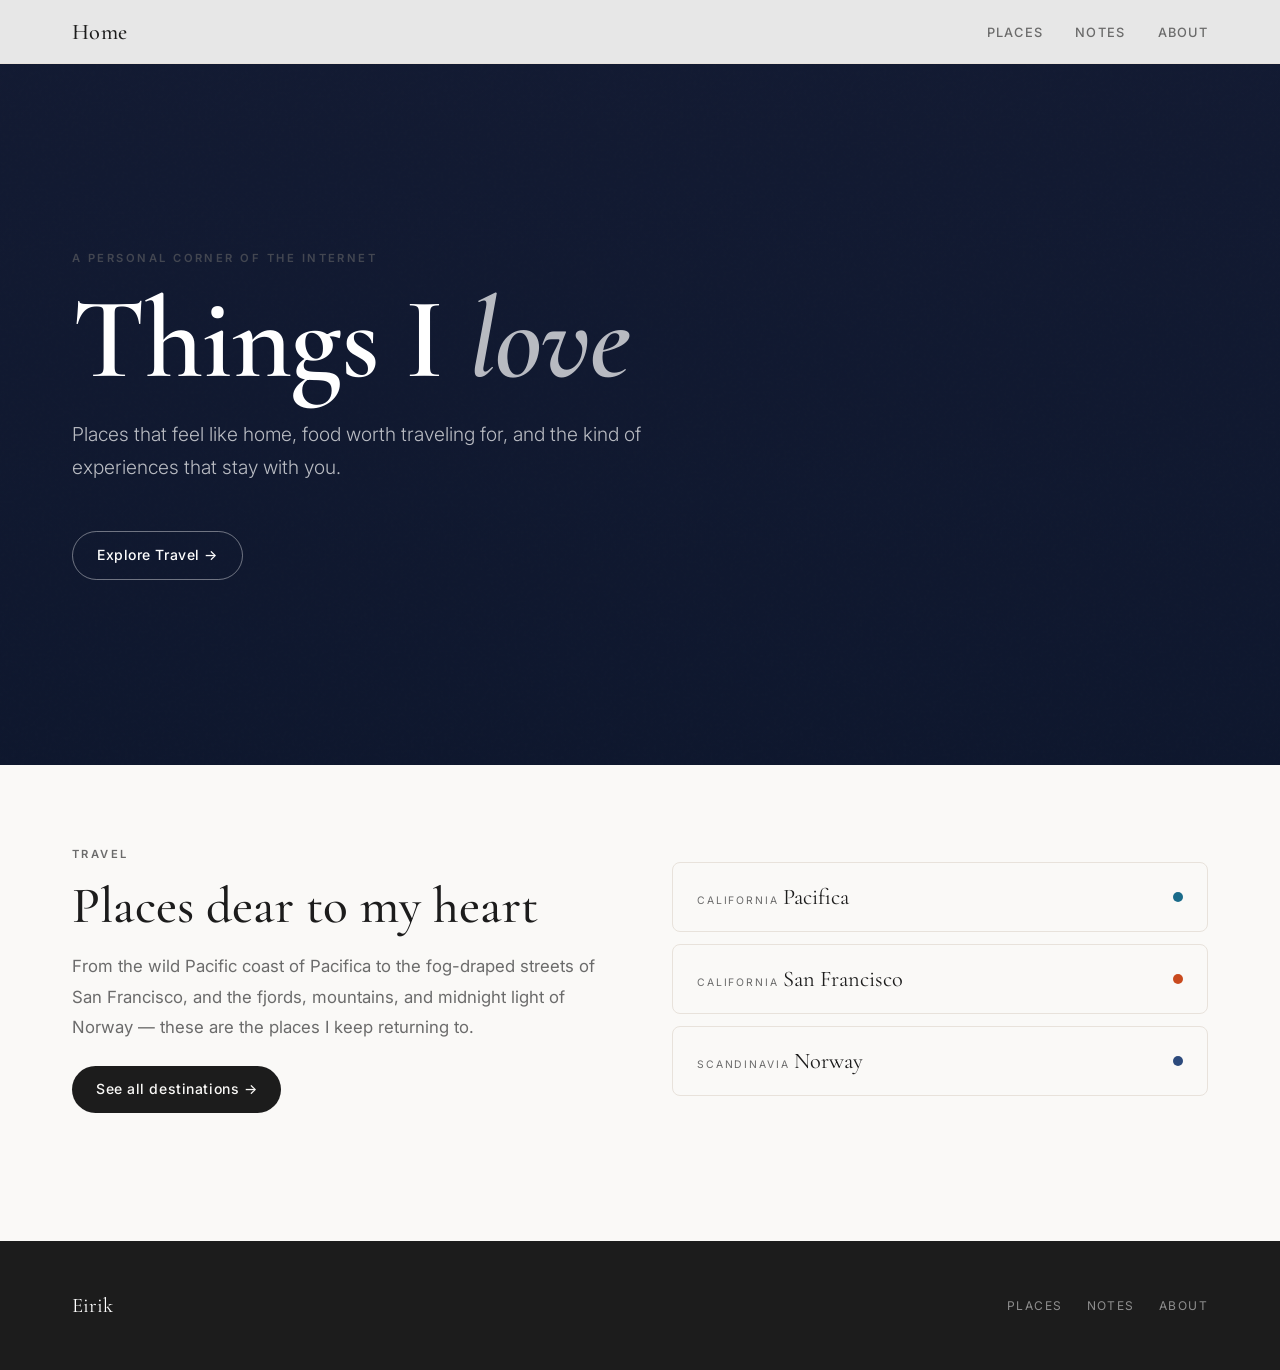
==== commit 14120675: "Rename the Travel nav label to Places Matches the section's own hero, "Places I love". Covers the na" ====
--- a/index.html
+++ b/index.html
@@ -24,7 +24,7 @@
     <div class="nav__inner">
       <a href="index.html" class="nav__logo">Home</a>
       <ul class="nav__links">
-        <li><a href="travel/index.html">Travel</a></li>
+        <li><a href="travel/index.html">Places</a></li>
         <li><a href="notes.html">Notes</a></li>
         <li><a href="about.html">About</a></li>
       </ul>
@@ -90,7 +90,7 @@
     <div class="footer__inner">
       <span class="footer__logo">Eirik</span>
       <ul class="footer__links">
-        <li><a href="travel/index.html">Travel</a></li>
+        <li><a href="travel/index.html">Places</a></li>
         <li><a href="notes.html">Notes</a></li>
         <li><a href="about.html">About</a></li>
       </ul>
--- a/css/style.css
+++ b/css/style.css
@@ -280,24 +280,62 @@
   position: relative;
   cursor: pointer;
   display: block;
-  transition: transform var(--transition), box-shadow var(--transition);
+  isolation: isolate;
+  transition: transform 0.35s cubic-bezier(0.22, 1, 0.36, 1), box-shadow 0.35s ease;
 }
 .dest-card:hover {
-  transform: translateY(-4px);
-  box-shadow: 0 20px 60px rgba(0,0,0,0.2);
-}
-.dest-card--pacifica { background: linear-gradient(160deg, #0d3b52, #2d8fa8); }
-.dest-card--sf       { background: linear-gradient(160deg, #3d1a0a, #c94a1e); }
-.dest-card--norway   { background: linear-gradient(160deg, #0a1628, #2c4a7c); }
-
+  transform: translateY(-6px);
+  box-shadow: 0 28px 70px rgba(0,0,0,0.28);
+}
+.dest-card:focus-visible {
+  outline: 2px solid white;
+  outline-offset: 3px;
+}
+
+/* Photo layer. Reuses the same /images files as the page heroes,
+   with the Unsplash placeholder as fallback until real photos land. */
+.dest-card__media {
+  position: absolute; inset: 0;
+  background-size: cover;
+  background-position: center;
+  transform: scale(1.01);
+  transition: transform 0.9s cubic-bezier(0.22, 1, 0.36, 1);
+}
+.dest-card:hover .dest-card__media { transform: scale(1.09); }
+
+.dest-card--pacifica .dest-card__media {
+  background-color: #0d3b52;
+  background-image:
+    url('../images/pacifica.jpg'),
+    url('https://images.unsplash.com/photo-1507525428034-b723cf961d3e?w=1200&q=80&fit=crop');
+}
+.dest-card--sf .dest-card__media {
+  background-color: #3d1a0a;
+  background-image:
+    url('../images/san-francisco.jpg'),
+    url('https://images.unsplash.com/photo-1449034446853-66c86144b0ad?w=1200&q=80&fit=crop');
+}
+.dest-card--norway .dest-card__media {
+  background-color: #0a1628;
+  background-image:
+    url('../images/norway.jpg'),
+    url('https://images.unsplash.com/photo-1506905925346-21bda4d32df4?w=1200&q=80&fit=crop');
+}
+
+/* Scrim: light at the top, deep at the bottom so the text always reads. */
 .dest-card__overlay {
   position: absolute; inset: 0;
-  background: rgba(0,0,0,0.25);
+  background: linear-gradient(
+    to bottom,
+    rgba(10,12,20,0.10) 0%,
+    rgba(10,12,20,0.35) 45%,
+    rgba(8,10,18,0.82) 100%
+  );
   transition: opacity var(--transition);
-  opacity: 0.4;
-}
-.dest-card:hover .dest-card__overlay { opacity: 0.7; }
-.dest-card:hover .dest-card__arrow { transform: translateX(5px); }
+  opacity: 1;
+}
+.dest-card:hover .dest-card__overlay { opacity: 0.92; }
+.dest-card:hover .dest-card__arrow { transform: translateX(4px); }
 
 .dest-card__content {
   position: absolute; inset: 0;
@@ -312,24 +350,69 @@
   font-weight: 600;
   letter-spacing: 0.22em;
   text-transform: uppercase;
-  opacity: 0.6;
+  opacity: 0.75;
   margin-bottom: var(--space-2);
 }
 .dest-card__name {
   font-family: var(--font-heading);
-  font-size: clamp(2rem, 3vw, 2.75rem);
+  font-size: clamp(2.1rem, 3.2vw, 3rem);
   font-weight: 500;
-  line-height: 1.1;
+  line-height: 1.05;
   margin-bottom: var(--space-3);
+  text-shadow: 0 2px 20px rgba(0,0,0,0.35);
 }
 .dest-card__desc {
   font-size: 0.875rem;
   line-height: 1.55;
-  opacity: 0.7;
+  opacity: 0.82;
   color: white;
   margin-bottom: var(--space-4);
 }
-.dest-card__arrow { font-size: 1.4rem; transition: transform var(--transition); }
+.dest-card__footer {
+  display: flex;
+  align-items: center;
+  justify-content: space-between;
+  gap: var(--space-4);
+  padding-top: var(--space-4);
+  border-top: 1px solid rgba(255,255,255,0.22);
+}
+.dest-card__count {
+  font-size: 0.7rem;
+  font-weight: 600;
+  letter-spacing: 0.14em;
+  text-transform: uppercase;
+  opacity: 0.8;
+}
+.dest-card__arrow {
+  font-size: 1.1rem;
+  line-height: 1;
+  flex-shrink: 0;
+  width: 34px;
+  height: 34px;
+  display: inline-flex;
+  align-items: center;
+  justify-content: center;
+  border: 1px solid rgba(255,255,255,0.35);
+  border-radius: var(--radius-full);
+  transition: transform var(--transition), background var(--transition), border-color var(--transition);
+}
+.dest-card:hover .dest-card__arrow {
+  background: rgba(255,255,255,0.16);
+  border-color: rgba(255,255,255,0.6);
+}
+
+/* On touch devices there is no hover — keep the resting state calm. */
+@media (hover: none) {
+  .dest-card:hover { transform: none; }
+  .dest-card:hover .dest-card__media { transform: scale(1.01); }
+}
+@media (prefers-reduced-motion: reduce) {
+  .dest-card,
+  .dest-card__media,
+  .dest-card__arrow { transition: none; }
+  .dest-card:hover { transform: none; }
+  .dest-card:hover .dest-card__media { transform: scale(1.01); }
+}
 
 /* ============================================
    CONTENT SECTIONS
@@ -422,6 +505,7 @@
 .place-card:has(.tag--seafood)  { border-left-color: #1a6b78; }
 .place-card:has(.tag--sight)    { border-left-color: #a0246b; }
 .place-card:has(.tag--region)   { border-left-color: #4a7c1a; }
+.place-card:has(.tag--hometown) { border-left-color: #a8562a; }
 
 .place-card__tag {
   display: inline-block;
@@ -471,6 +555,7 @@
 .tag--seafood  { --tag-bg: #e8f6f8; --tag-color: #1a6b78; }
 .tag--sight    { --tag-bg: #fde8f5; --tag-color: #a0246b; }
 .tag--region   { --tag-bg: #f0f8e8; --tag-color: #4a7c1a; }
+.tag--hometown { --tag-bg: #fbeee4; --tag-color: #a8562a; }
 
 /* ============================================
    INTRO SECTION
